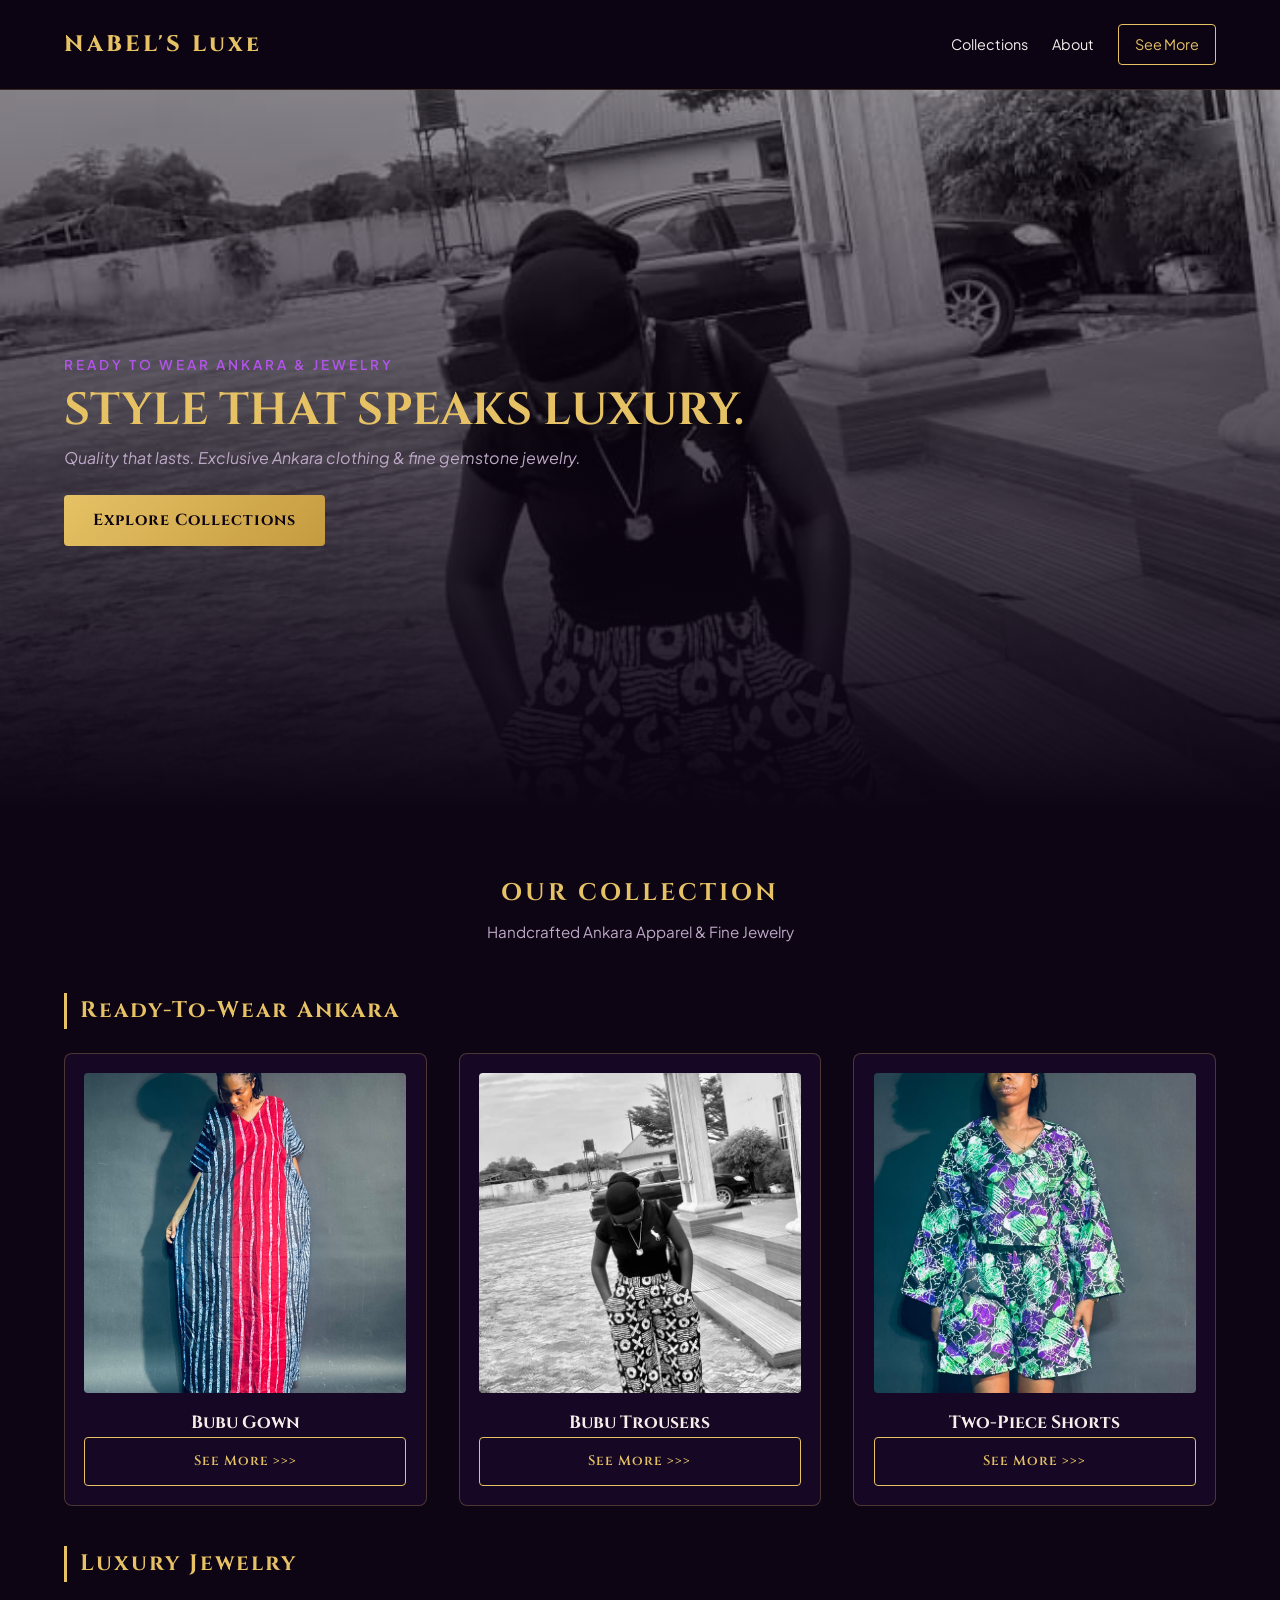
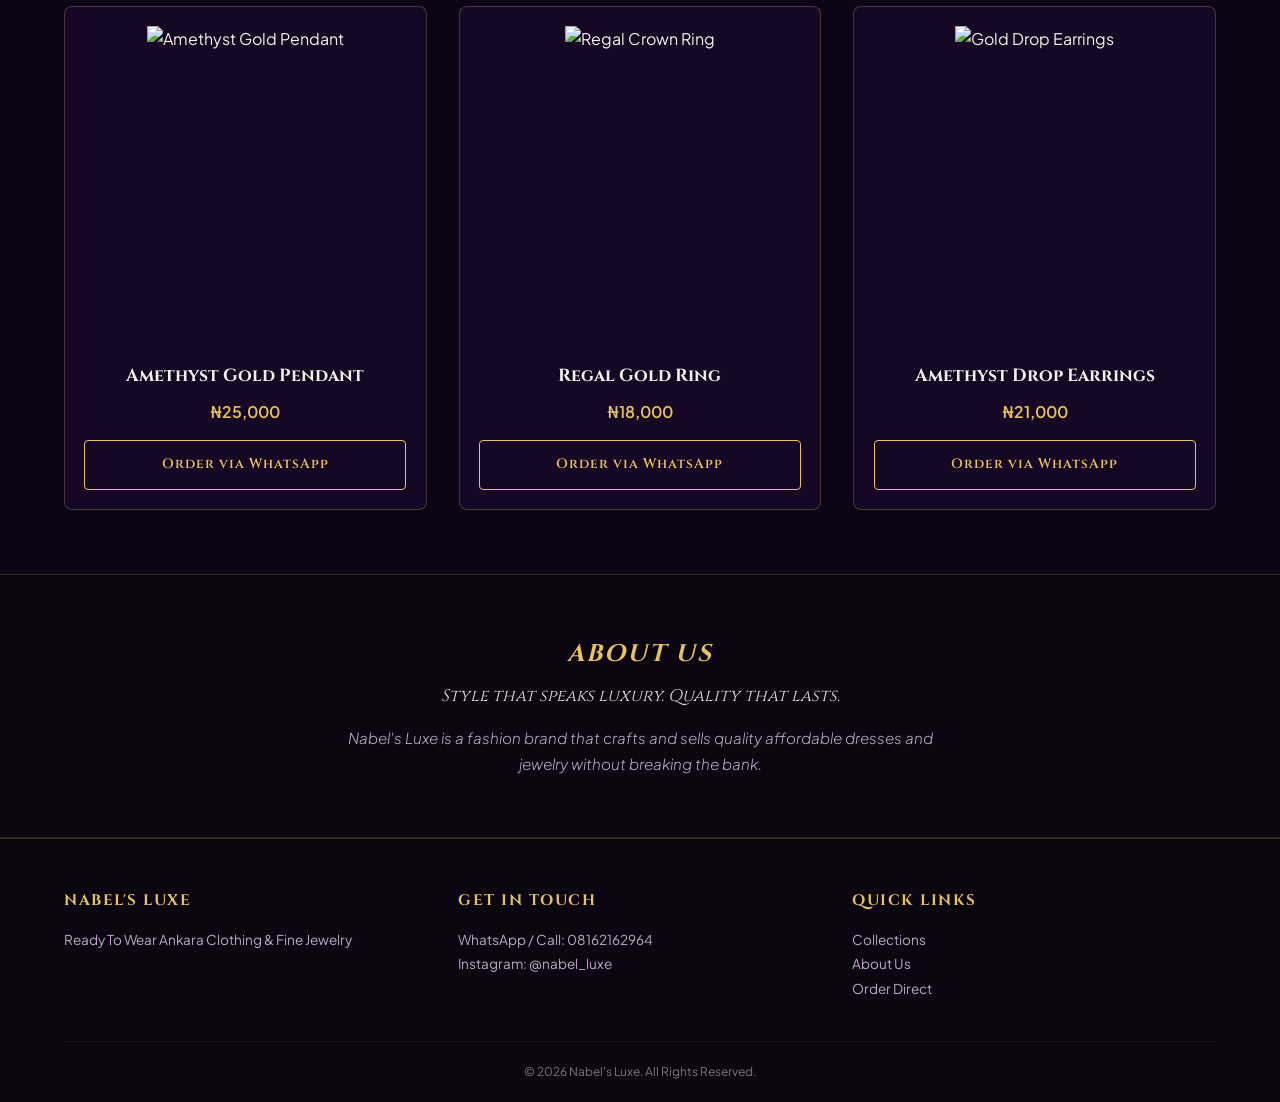
==== index.html @ d25b0977 "updated from scratch" ====
<!DOCTYPE html>
<html lang="en">
<head>
  <meta charset="UTF-8">
  <meta name="viewport" content="width=device-width, initial-scale=1.0">
  <title>Nabel's Luxe | Ready To Wear Ankara & Jewelry</title>
  <!-- Google Fonts: Cinzel & Plus Jakarta Sans -->
  <link rel="preconnect" href="https://fonts.googleapis.com">
  <link rel="preconnect" href="https://fonts.gstatic.com" crossorigin>
  <link href="https://fonts.googleapis.com/css2?family=Cinzel:wght@500;700;800;900&family=Plus+Jakarta+Sans:wght@300;400;600&display=swap" rel="stylesheet">
  <link rel="stylesheet" href="style.css">
</head>
<body>

  <!-- Navigation Header -->
  <header class="navbar">
    <a href="#" class="logo">NABEL'S Luxe</a>
    <button class="nav-toggle" id="navToggle" aria-label="toggle navigation">
      <span class="hamburger"></span>
    </button>
    <nav class="nav-links" id="navLinks">
      <a href="#collections">Collections</a>
      <a href="#about">About</a>
      <a href="Bubu gown.html" class="btn-primary">See More</a>
    </nav>
  </header>

  <!-- Hero Section -->
  <section class="hero">
    <div class="hero-content">
      <p class="tagline">READY TO WEAR ANKARA & JEWELRY</p>
      <h1>STYLE THAT SPEAKS LUXURY.</h1>
      <p class="subtitle">Quality that lasts. Exclusive Ankara clothing & fine gemstone jewelry.</p>
      <a href="#collections" class="cta-btn">Explore Collections</a>
    </div>
  </section>

  <!-- Featured Catalog -->
  <section id="collections" class="products">
    <h2>OUR COLLECTION</h2>
    <p class="section-subtitle">Handcrafted Ankara Apparel & Fine Jewelry</p>

    <!-- Category 1: Ready To Wear Ankara -->
    <h3 class="category-title">Ready-To-Wear Ankara</h3>
    <div class="product-grid">
      
      <div class="product-card">
        <div class="img-box">
          <img src="Images/Bubu-gown 1.jpg" alt="Bubu Gown">
        </div>
        <h3>Bubu Gown</h3>
        <a href="Bubu gown.html" class="buy-btn">See More >>></a>
      </div>

      <div class="product-card">
        <div class="img-box">
          <img src="Images/Bubu Trouser 1.jpg" alt="Bubu Trousers">
        </div>
        <h3>Bubu Trousers</h3>
        <a href="trousers.html" class="buy-btn">See More >>></a>
      </div>

      <div class="product-card">
        <div class="img-box">
          <img src="Images/Two-Piece Short 1.jpg" alt="Two-Piece Shorts">
        </div>
        <h3>Two-Piece Shorts</h3>
        <a href="Two-Piece Shorts.html" class="buy-btn">See More >>></a>
      </div>

    </div>

    <!-- Category 2: Luxury Jewelry -->
    <h3 class="category-title">Luxury Jewelry</h3>
    <div class="product-grid">

      <div class="product-card">
        <div class="img-box">
          <img src="https://images.unsplash.com/photo-1599643478518-a784e5dc4c8f?q=80&w=800&auto=format&fit=crop" alt="Amethyst Gold Pendant">
        </div>
        <h3>Amethyst Gold Pendant</h3>
        <p class="price">₦25,000</p>
        <a href="https://wa.me/2348162162964?text=Hi%20Nabel's%20Luxe,%20I%20want%20to%20order%20the%20Amethyst%20Gold%20Pendant" class="buy-btn">Order via WhatsApp</a>
      </div>

      <div class="product-card">
        <div class="img-box">
          <img src="https://images.unsplash.com/photo-1605100804763-247f67b3557e?q=80&w=800&auto=format&fit=crop" alt="Regal Crown Ring">
        </div>
        <h3>Regal Gold Ring</h3>
        <p class="price">₦18,000</p>
        <a href="https://wa.me/2348162162964?text=Hi%20Nabel's%20Luxe,%20I%20want%20to%20order%20the%20Regal%20Gold%20Ring" class="buy-btn">Order via WhatsApp</a>
      </div>

      <div class="product-card">
        <div class="img-box">
          <img src="https://images.unsplash.com/photo-1630019852942-f89202989a59?q=80&w=800&auto=format&fit=crop" alt="Gold Drop Earrings">
        </div>
        <h3>Amethyst Drop Earrings</h3>
        <p class="price">₦21,000</p>
        <a href="https://wa.me/2348162162964?text=Hi%20Nabel's%20Luxe,%20I%20want%20to%20order%20the%20Amethyst%20Drop%20Earrings" class="buy-btn">Order via WhatsApp</a>
      </div>

    </div>
  </section>

  <!-- About Section -->
  <section class="about-section" id="about">
    <h2 class="about-title"><em>ABOUT US</em></h2>
    <p class="about-tagline">Style that speaks luxury. Quality that lasts.</p>
    <p class="about-description">
      <em>Nabel's Luxe is a fashion brand that crafts and sells quality affordable dresses and jewelry without breaking the bank.</em>
    </p>
  </section>

  <!-- Footer -->
  <footer id="contact">
    <div class="footer-container">
      <div class="footer-col">
        <h4>NABEL'S LUXE</h4>
        <p>Ready To Wear Ankara Clothing & Fine Jewelry</p>
      </div>

      <div class="footer-col">
        <h4>GET IN TOUCH</h4>
        <a href="https://wa.me/2348162162964">WhatsApp / Call: 08162162964</a>
        <a href="https://instagram.com/nabel_luxe" target="_blank">Instagram: @nabel_luxe</a>
      </div>

      <div class="footer-col">
        <h4>QUICK LINKS</h4>
        <a href="#collections">Collections</a>
        <a href="#about">About Us</a>
        <a href="https://wa.me/2348162162964">Order Direct</a>
      </div>
    </div>

    <div class="footer-bottom">
      <p>&copy; 2026 Nabel's Luxe. All Rights Reserved.</p>
    </div>
  </footer>

  <script src="script.js"></script>
</body>
</html>
---- style.css ----
:root {
  --bg-color: #0d0414; /* Deep Velvet Plum/Black */
  --card-bg: #160824; /* Rich Dark Purple */
  --gold-primary: #e6c265; /* Metallic Royal Gold */
  --gold-secondary: #c59b3f; /* Deep Gold Accent */
  --purple-light: #b253eb; /* Vibrant Amethyst Purple */
  --text-main: #f5eeea; /* Soft Off-White */
  --text-muted: #bda8c7; /* Muted Lavender Gray */
  --font-heading: 'Cinzel', serif;
  --font-body: 'Plus Jakarta Sans', sans-serif;
}

* {
  margin: 0;
  padding: 0;
  box-sizing: border-box;
}

body {
  background-color: var(--bg-color);
  color: var(--text-main);
  font-family: var(--font-body);
  line-height: 1.6;
}

/* Header & Navigation */
.navbar {
  display: flex;
  justify-content: space-between;
  align-items: center;
  padding: 1.5rem 5%;
  background: rgba(13, 4, 20, 0.95);
  position: sticky;
  top: 0;
  z-index: 100;
  border-bottom: 1px solid rgba(230, 194, 101, 0.2);
}

.logo {
  font-family: var(--font-heading);
  font-weight: 800;
  font-size: 1.4rem;
  letter-spacing: 3px;
  color: var(--gold-primary);
  text-decoration: none;
}

.nav-links {
  display: flex;
  align-items: center;
}

.nav-links a {
  color: var(--text-main);
  text-decoration: none;
  margin-left: 1.5rem;
  font-size: 0.9rem;
  transition: color 0.3s ease;
}

.nav-links a:hover {
  color: var(--gold-primary);
}

.btn-primary {
  color: var(--gold-primary) !important;
  border: 1px solid var(--gold-primary);
  padding: 0.5rem 1rem;
  border-radius: 4px;
}

/* Mobile Navigation Toggle */
.nav-toggle {
  display: none;
  background: transparent;
  border: none;
  cursor: pointer;
  padding: 0.5rem;
}

.hamburger, .hamburger::before, .hamburger::after {
  content: '';
  display: block;
  background: var(--gold-primary);
  height: 2px;
  width: 25px;
  transition: all 0.3s ease;
}

.hamburger::before { transform: translateY(-7px); }
.hamburger::after { transform: translateY(5px); }

/* Hero Section */
.hero {
  height: 80vh;
  display: flex;
  align-items: center;
  padding: 0 5%;
  background: linear-gradient(180deg, rgba(13,4,20,0.4) 0%, var(--bg-color) 100%), 
              url('/Images/Cover-photo.jpg') center/cover no-repeat;
}

.hero-content h1 {
  font-family: var(--font-heading);
  font-size: 2.8rem;
  line-height: 1.2;
  margin: 0.5rem 0;
  color: var(--gold-primary);
}

.tagline {
  color: var(--purple-light);
  font-size: 0.85rem;
  letter-spacing: 3px;
  font-weight: 600;
}

.subtitle {
  color: var(--text-muted);
  margin-bottom: 1.5rem;
  font-style: italic;
}

.cta-btn {
  display: inline-block;
  background: linear-gradient(135deg, var(--gold-primary), var(--gold-secondary));
  color: #0d0414;
  padding: 0.8rem 1.8rem;
  text-decoration: none;
  font-family: var(--font-heading);
  font-weight: 700;
  letter-spacing: 1px;
  border-radius: 4px;
  transition: opacity 0.3s ease;
}

.cta-btn:hover {
  opacity: 0.9;
}

/* Products Section & Collection Grids */
.products, .collection-page {
  padding: 4rem 5%;
}

.products h2 {
  font-family: var(--font-heading);
  letter-spacing: 3px;
  margin-bottom: 0.5rem;
  color: var(--gold-primary);
  text-align: center;
}

.section-subtitle {
  text-align: center;
  color: var(--text-muted);
  margin-bottom: 3rem;
  font-size: 0.95rem;
}

.category-title {
  font-family: var(--font-heading);
  color: var(--gold-primary);
  font-size: 1.4rem;
  letter-spacing: 2px;
  margin: 2.5rem 0 1.5rem 0;
  border-left: 3px solid var(--gold-primary);
  padding-left: 0.8rem;
}

/* Grid Layout & Equal Height Alignment */
.product-grid {
  display: grid;
  grid-template-columns: repeat(auto-fit, minmax(260px, 1fr));
  gap: 2rem;
  align-items: stretch;
}

.product-card {
  background: var(--card-bg);
  padding: 1.2rem;
  border-radius: 8px;
  border: 1px solid rgba(230, 194, 101, 0.25);
  text-align: center;
  display: flex;
  flex-direction: column;
  justify-content: space-between;
  height: 100%;
}

.img-box, .slider-container {
  width: 100%;
  height: 320px;
  overflow: hidden;
  border-radius: 4px;
  position: relative;
}

.img-box img {
  width: 100%;
  height: 100%;
  object-fit: cover;
}

.product-card h3 {
  font-family: var(--font-heading);
  margin-top: 1rem;
  font-size: 1.1rem;
  color: var(--text-main);
}

.price {
  color: var(--gold-primary);
  font-weight: 600;
  margin: 0.5rem 0 1rem 0;
}

.buy-btn {
  display: block;
  width: 100%;
  text-align: center;
  background: transparent;
  color: var(--gold-primary);
  padding: 0.8rem;
  text-decoration: none;
  font-family: var(--font-heading);
  font-weight: 600;
  font-size: 0.85rem;
  letter-spacing: 1px;
  border: 1px solid var(--gold-primary);
  border-radius: 4px;
  margin-top: auto;
  transition: all 0.3s ease;
}

.buy-btn:hover {
  background: var(--gold-primary);
  color: #0d0414;
}

/* Image Slider Component */
.slider-track {
  display: flex;
  overflow-x: auto;
  scroll-behavior: smooth;
  scroll-snap-type: x mandatory;
  scrollbar-width: none;
}

.slider-track::-webkit-scrollbar {
  display: none;
}

.slider-track img {
  width: 100%;
  height: 320px;
  flex-shrink: 0;
  scroll-snap-align: start;
  object-fit: cover;
}

.prev-btn, .next-btn {
  position: absolute;
  top: 50%;
  transform: translateY(-50%);
  background: rgba(13, 4, 20, 0.7);
  color: var(--gold-primary);
  border: 1px solid var(--gold-primary);
  padding: 6px 10px;
  cursor: pointer;
  border-radius: 50%;
  z-index: 2;
}

.prev-btn { left: 8px; }
.next-btn { right: 8px; }

/* About Us Section */
.about-section {
  text-align: center;
  padding: 60px 20px;
  background-color: #0b0612;
  border-top: 1px solid rgba(230, 194, 101, 0.15);
  border-bottom: 1px solid rgba(230, 194, 101, 0.15);
}

.about-title {
  font-family: var(--font-heading);
  font-size: 1.5rem;
  letter-spacing: 2px;
  color: var(--gold-primary);
  margin-bottom: 10px;
}

.about-tagline {
  font-family: var(--font-heading);
  font-style: italic;
  font-size: 1.05rem;
  color: #e0e0e0;
  margin-bottom: 15px;
}

.about-description {
  font-family: var(--font-body);
  font-weight: 300;
  font-size: 0.95rem;
  line-height: 1.7;
  max-width: 600px;
  margin: 0 auto;
  color: var(--text-muted);
}

/* Footer Section */
footer {
  padding: 50px 5% 20px;
  background-color: #0b0612;
  border-top: 1px solid rgba(230, 194, 101, 0.2);
  color: var(--text-main);
}

.footer-container {
  display: grid;
  grid-template-columns: repeat(auto-fit, minmax(200px, 1fr));
  gap: 30px;
  max-width: 1200px;
  margin: 0 auto;
}

.footer-col h4 {
  font-family: var(--font-heading);
  color: var(--gold-primary);
  font-size: 0.95rem;
  letter-spacing: 1.5px;
  margin-bottom: 15px;
  text-transform: uppercase;
}

.footer-col p, 
.footer-col a {
  font-size: 0.85rem;
  color: var(--text-muted);
  text-decoration: none;
  line-height: 1.8;
  display: block;
  transition: color 0.3s ease;
}

.footer-col a:hover {
  color: var(--gold-primary);
}

.footer-bottom {
  text-align: center;
  margin-top: 40px;
  padding-top: 20px;
  border-top: 1px solid rgba(255, 255, 255, 0.05);
  font-size: 0.75rem;
  color: #777;
}

/* Mobile Responsiveness */
@media (max-width: 768px) {
  .nav-toggle {
    display: block;
  }

  .nav-links {
    position: absolute;
    top: 100%;
    right: 0;
    left: 0;
    background: #0d0414;
    flex-direction: column;
    align-items: center;
    gap: 1.5rem;
    padding: 2rem 0;
    border-bottom: 1px solid rgba(230, 194, 101, 0.2);
    display: none;
  }

  .nav-links.nav-active {
    display: flex;
  }

  .nav-links a {
    margin-left: 0;
  }

  .hero-content h1 {
    font-size: 2.1rem;
  }
}
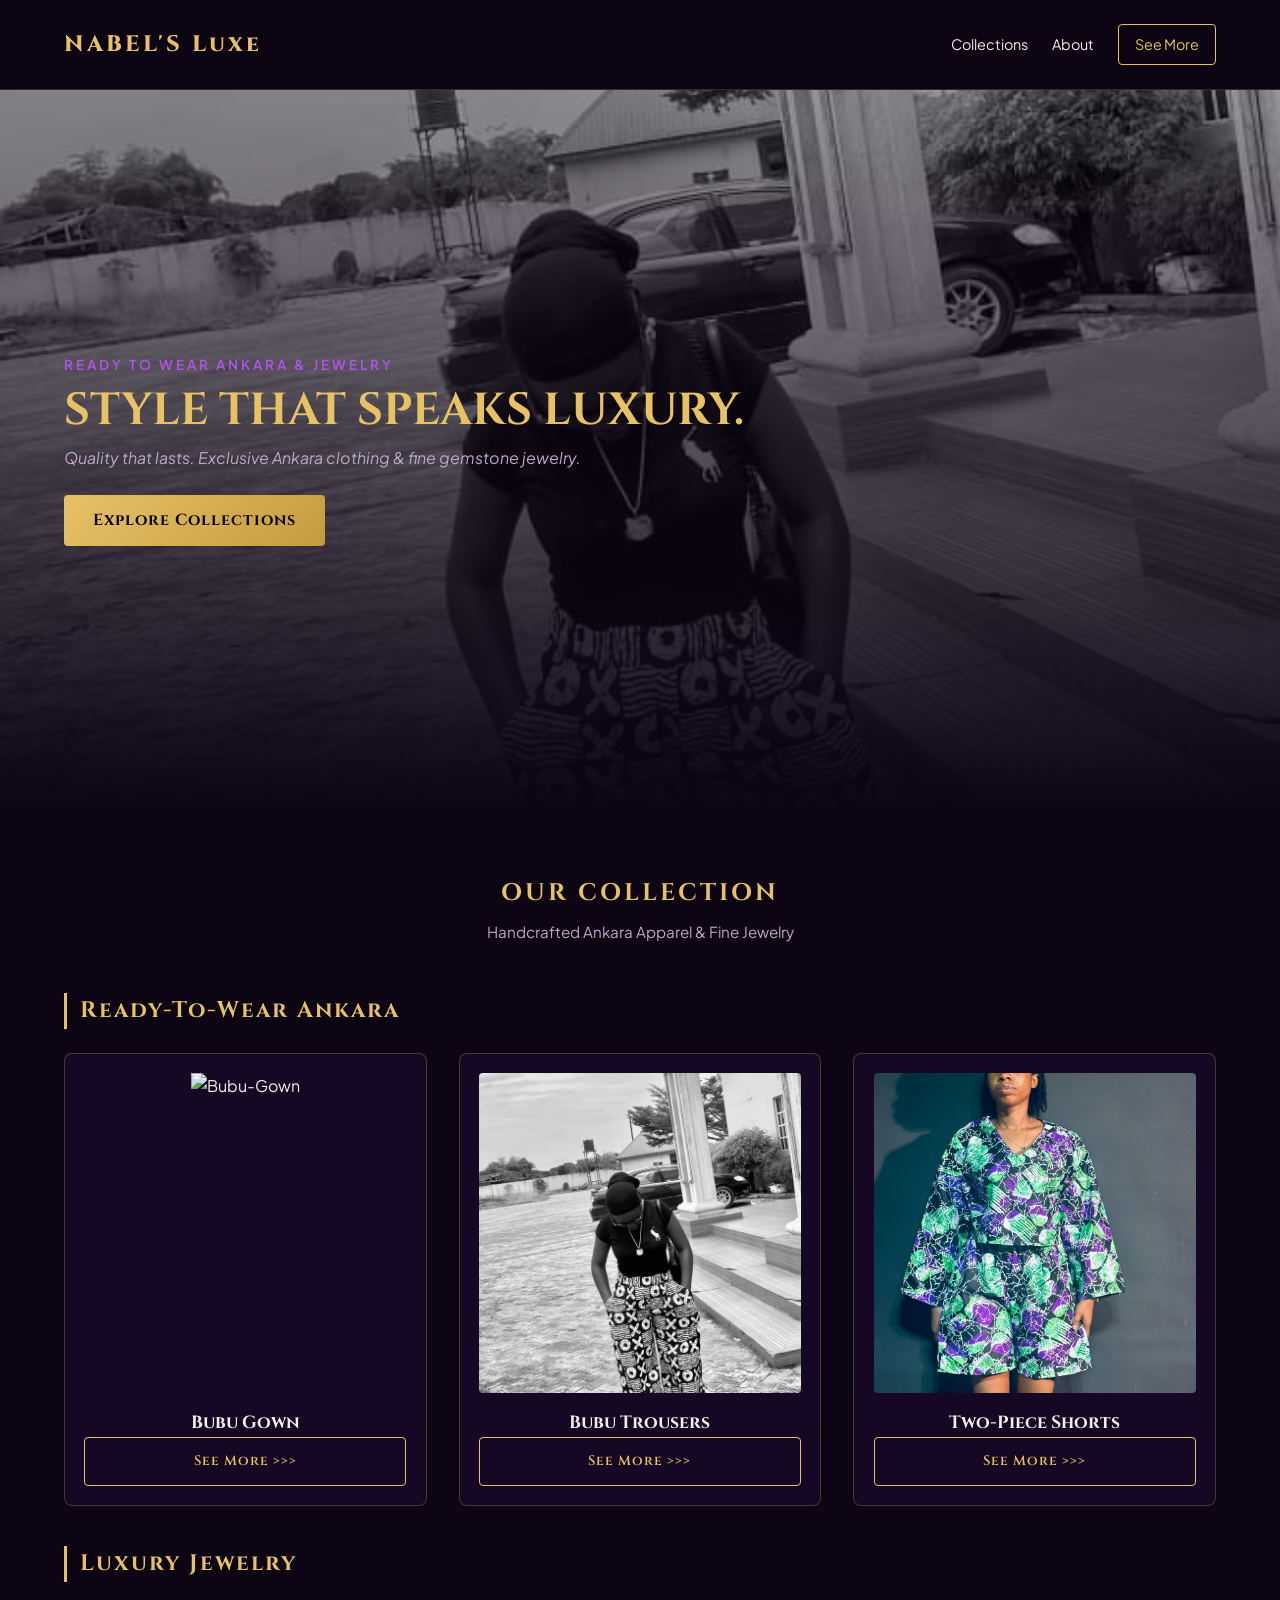
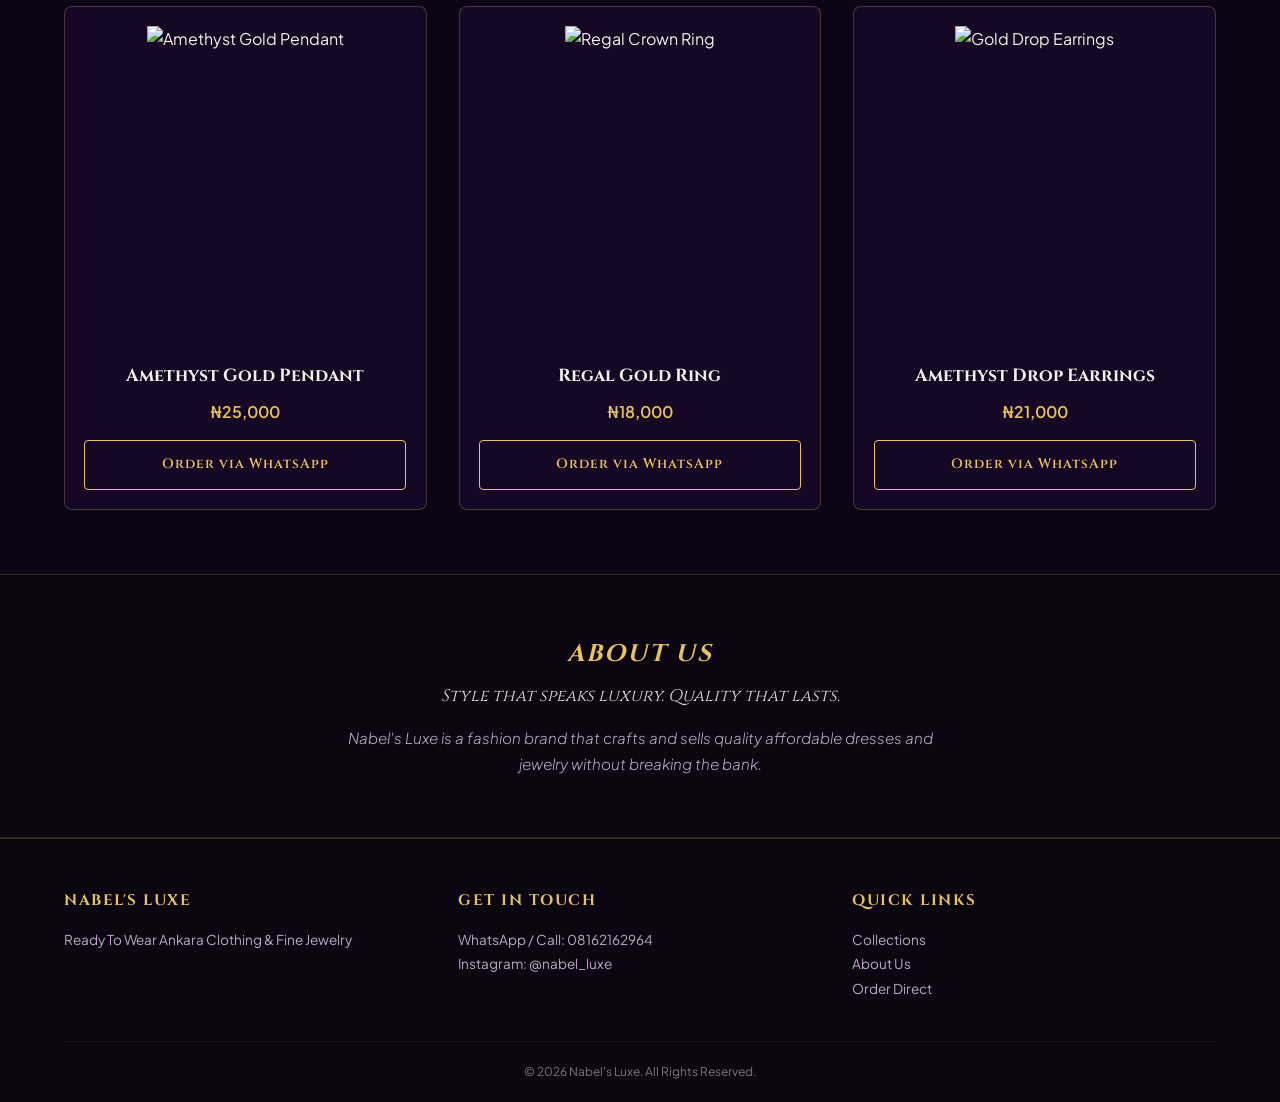
==== commit 132f6a25: "update index.html" ====
--- a/index.html
+++ b/index.html
@@ -46,15 +46,15 @@
       
       <div class="product-card">
         <div class="img-box">
-          <img src="Images/Bubu-gown 1.jpg" alt="Bubu Gown">
+          <img src="Images/bubu-gown.jpg" alt="Bubu-Gown">
         </div>
         <h3>Bubu Gown</h3>
-        <a href="Bubu gown.html" class="buy-btn">See More >>></a>
+        <a href="bubu-gown.html" class="buy-btn">See More >>></a>
       </div>
 
       <div class="product-card">
         <div class="img-box">
-          <img src="Images/Bubu Trouser 1.jpg" alt="Bubu Trousers">
+          <img src="Images/bubu-trouser-1.jpg" alt="Bubu Trousers">
         </div>
         <h3>Bubu Trousers</h3>
         <a href="trousers.html" class="buy-btn">See More >>></a>
@@ -62,10 +62,10 @@
 
       <div class="product-card">
         <div class="img-box">
-          <img src="Images/Two-Piece Short 1.jpg" alt="Two-Piece Shorts">
+          <img src="Images/two-piece-short-1.jpg" alt="Two-Piece-Shorts">
         </div>
         <h3>Two-Piece Shorts</h3>
-        <a href="Two-Piece Shorts.html" class="buy-btn">See More >>></a>
+        <a href="Two-Piece-Shorts.html" class="buy-btn">See More >>></a>
       </div>
 
     </div>
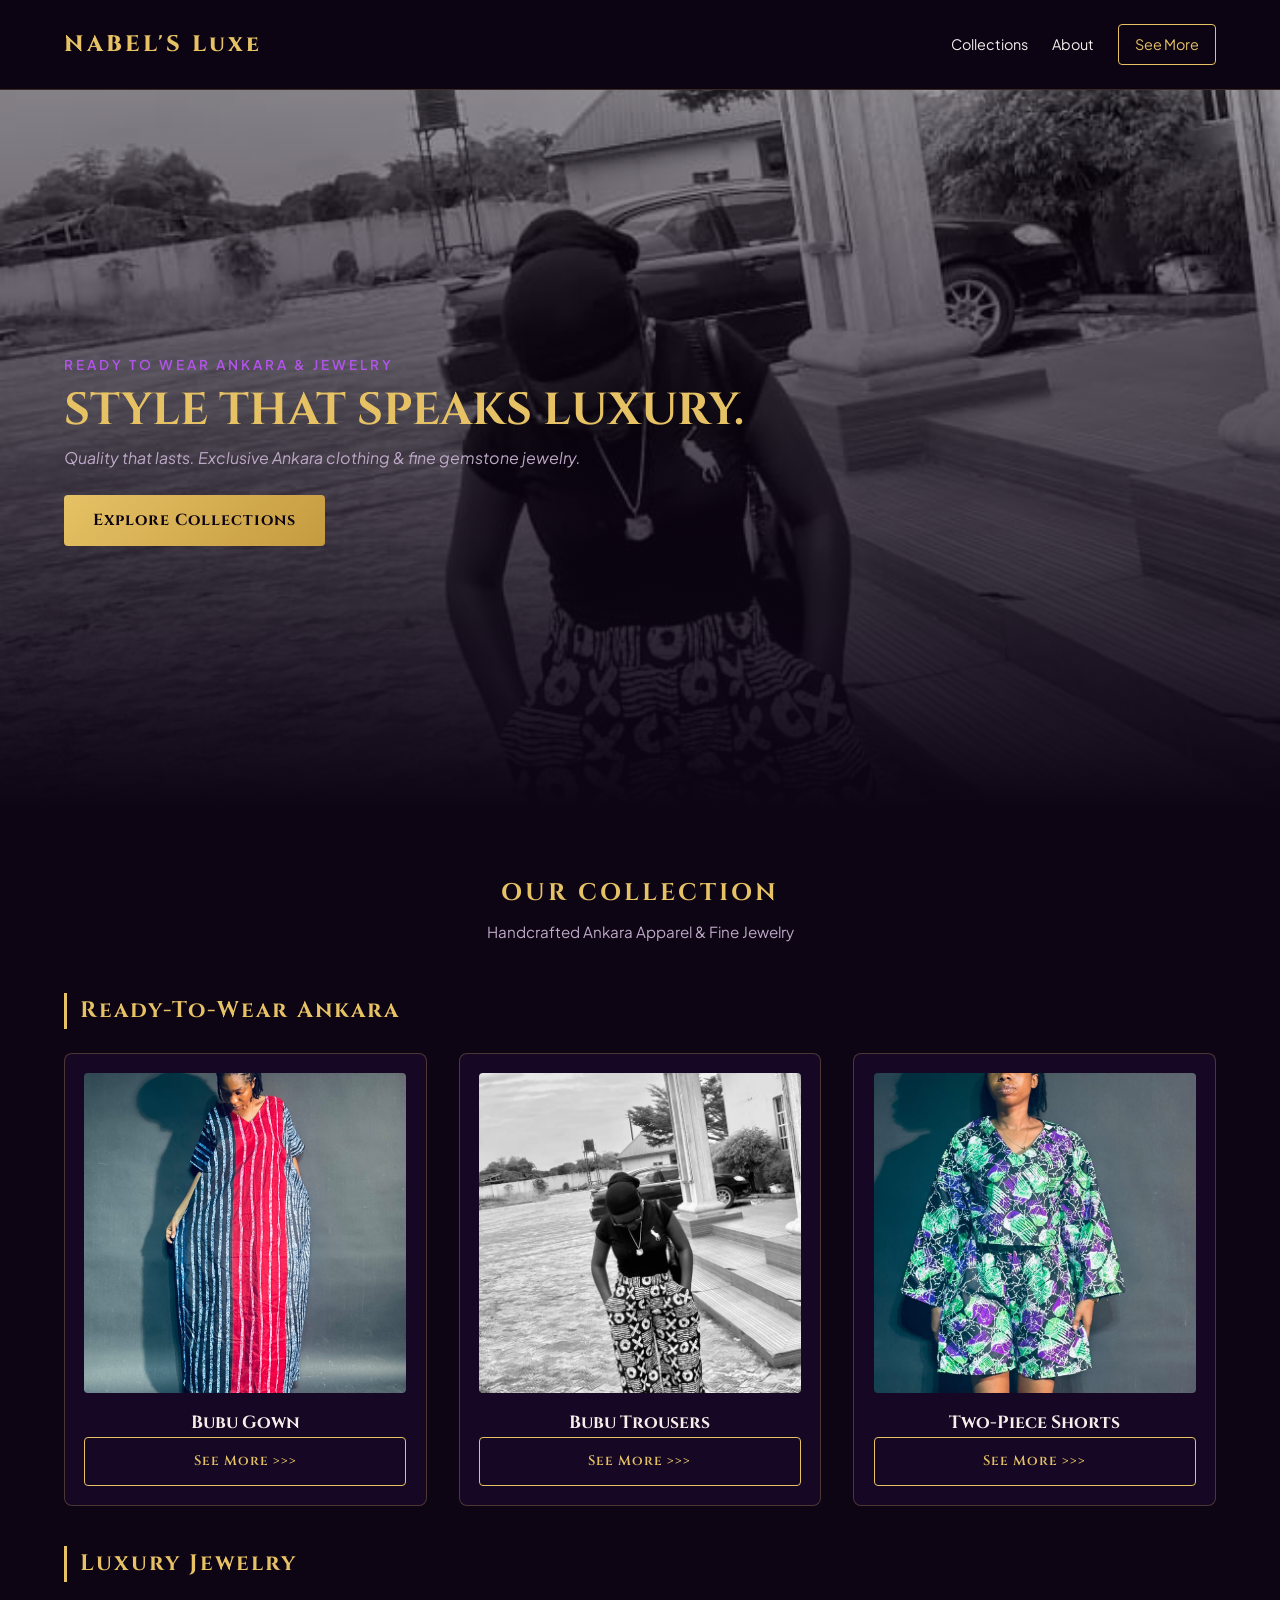
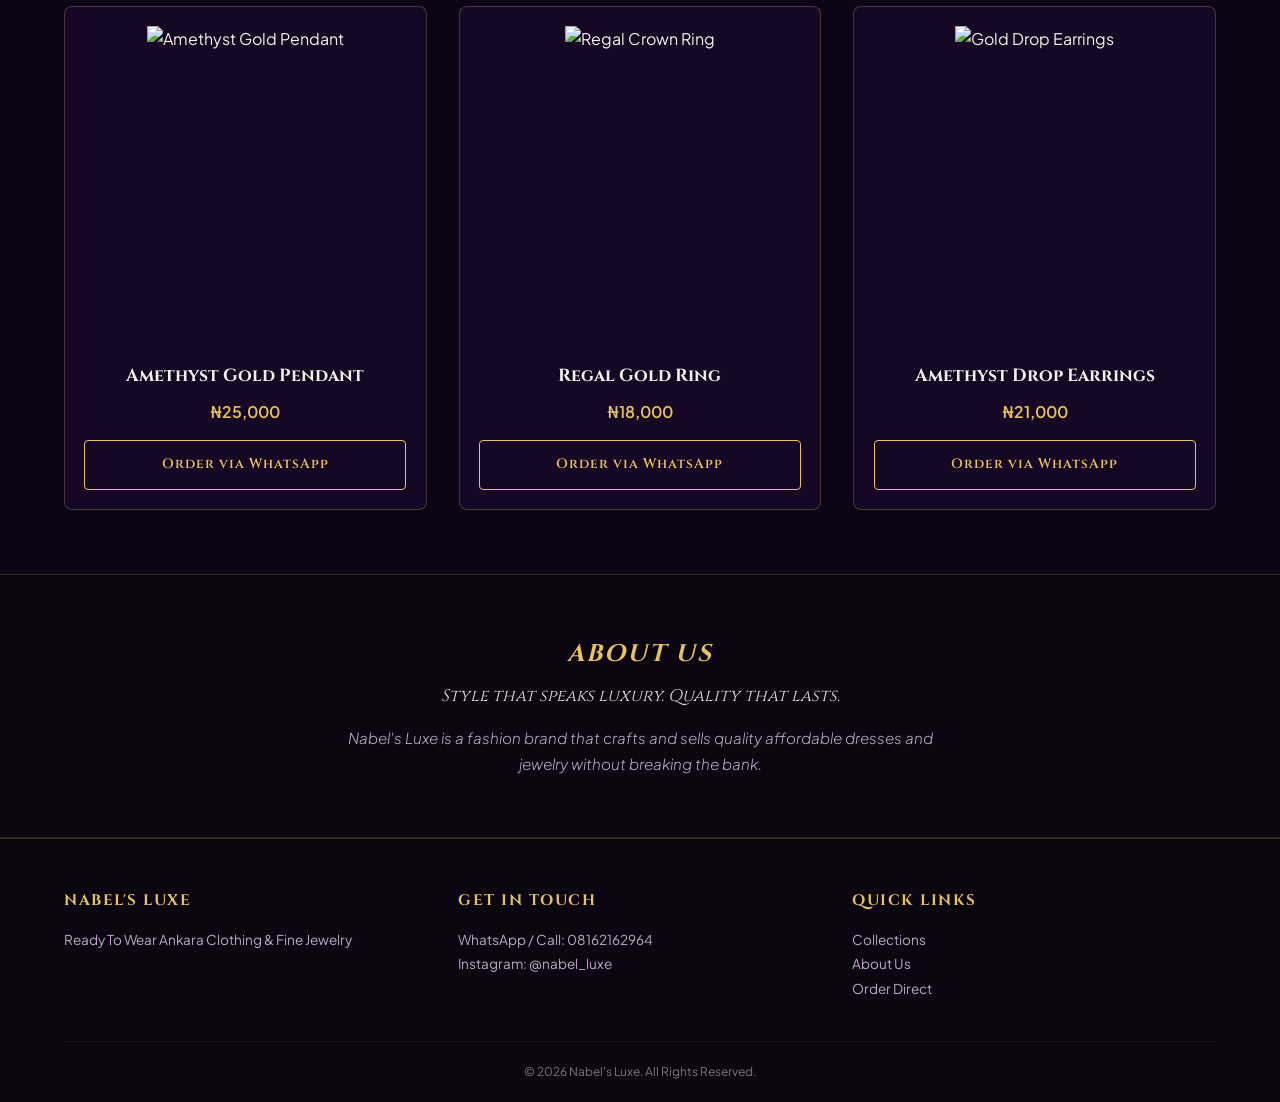
==== commit 9aae0043: "update index.html" ====
--- a/index.html
+++ b/index.html
@@ -46,7 +46,7 @@
       
       <div class="product-card">
         <div class="img-box">
-          <img src="Images/bubu-gown.jpg" alt="Bubu-Gown">
+          <img src="Images/bubu-gown-1.jpg" alt="Bubu-Gown">
         </div>
         <h3>Bubu Gown</h3>
         <a href="bubu-gown.html" class="buy-btn">See More >>></a>
